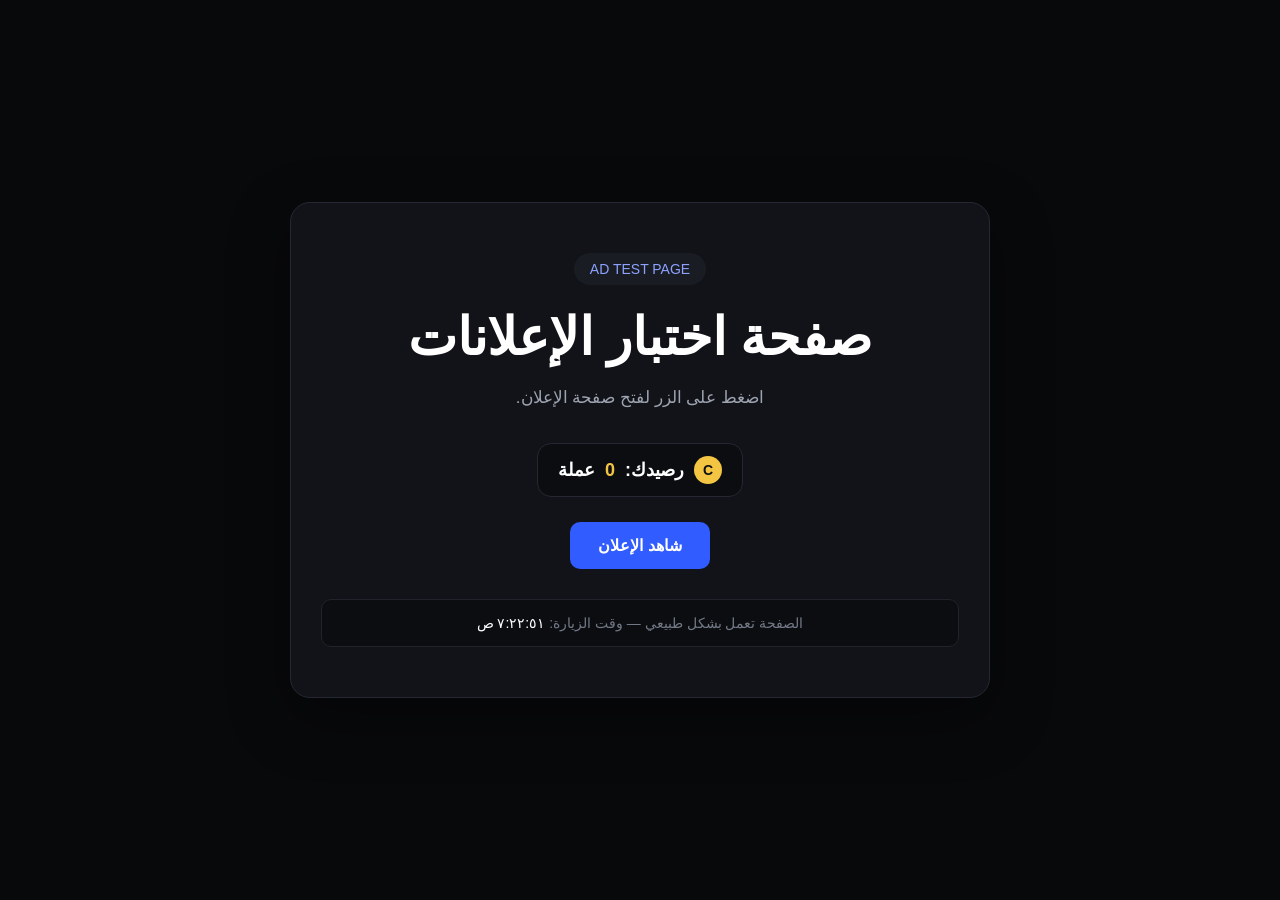
==== index.html @ ac5028d8 "Add files via upload" ====
<!DOCTYPE html>
<html lang="ar" dir="rtl">
<head>
<meta charset="UTF-8">
<meta name="viewport" content="width=device-width, initial-scale=1.0">
<meta name="description" content="صفحة اختبار الإعلانات">
<title>صفحة اختبار الإعلانات</title>

<style>
*{
    margin:0;
    padding:0;
    box-sizing:border-box;
}

body{
    min-height:100vh;
    font-family:Arial,sans-serif;
    background:#08090b;
    color:#fff;
    display:flex;
    align-items:center;
    justify-content:center;
    padding:20px;
}

.container{
    width:100%;
    max-width:700px;
    text-align:center;
    padding:50px 30px;
    background:#111318;
    border:1px solid #252832;
    border-radius:20px;
    box-shadow:0 20px 60px rgba(0,0,0,.4);
}

.badge{
    display:inline-block;
    padding:8px 16px;
    border-radius:30px;
    background:#191c23;
    color:#8da2ff;
    font-size:14px;
    margin-bottom:22px;
}

h1{
    font-size:clamp(30px,6vw,52px);
    margin-bottom:16px;
}

p{
    color:#9da3b0;
    font-size:17px;
    line-height:1.8;
    margin-bottom:30px;
}

.coins{
    display:flex;
    align-items:center;
    justify-content:center;
    gap:10px;
    width:max-content;
    max-width:100%;
    margin:0 auto 25px;
    padding:12px 20px;
    border-radius:14px;
    background:#0b0d11;
    border:1px solid #252832;
    color:#fff;
    font-size:18px;
    font-weight:bold;
}

.coin-icon{
    width:28px;
    height:28px;
    border-radius:50%;
    display:flex;
    align-items:center;
    justify-content:center;
    background:#f4c542;
    color:#111;
    font-size:14px;
    font-weight:900;
}

#coinBalance{
    color:#f4c542;
}

.button{
    display:inline-block;
    padding:14px 28px;
    border-radius:10px;
    background:#315cff;
    color:#fff;
    text-decoration:none;
    font-weight:bold;
    transition:.25s;
    cursor:pointer;
    border:none;
    font-size:16px;
}

.button:hover{
    transform:translateY(-2px);
    background:#244bea;
}

.status{
    margin-top:30px;
    padding:15px;
    border-radius:10px;
    background:#0b0d11;
    border:1px solid #20232b;
    color:#737987;
    font-size:14px;
}

#time{
    color:#fff;
}
</style>
</head>

<body>

<div class="container">

    <div class="badge">AD TEST PAGE</div>

    <h1>صفحة اختبار الإعلانات</h1>

    <p>
        اضغط على الزر لفتح صفحة الإعلان.
    </p>

    <div class="coins">
        <span class="coin-icon">C</span>
        <span>رصيدك:</span>
        <span id="coinBalance">0</span>
        <span>عملة</span>
    </div>

    <button class="button" onclick="openAd()">
        شاهد الإعلان
    </button>

    <div class="status">
        الصفحة تعمل بشكل طبيعي — وقت الزيارة:
        <span id="time"></span>
    </div>

</div>

<script>

const adLink = "https://omg10.com/4/11676811";

let coins = Number(localStorage.getItem("coins")) || 0;

function updateCoins(){
    document.getElementById("coinBalance").textContent = coins;
}

function openAd(){

    if(!adLink || !adLink.startsWith("http")){
        alert("لم يتم إضافة رابط الإعلان.");
        return;
    }

    window.location.href = adLink;
}

function updateTime(){
    document.getElementById("time").textContent =
        new Date().toLocaleTimeString("ar-EG");
}

updateCoins();
updateTime();

setInterval(updateTime,1000);

</script>

</body>
</html>
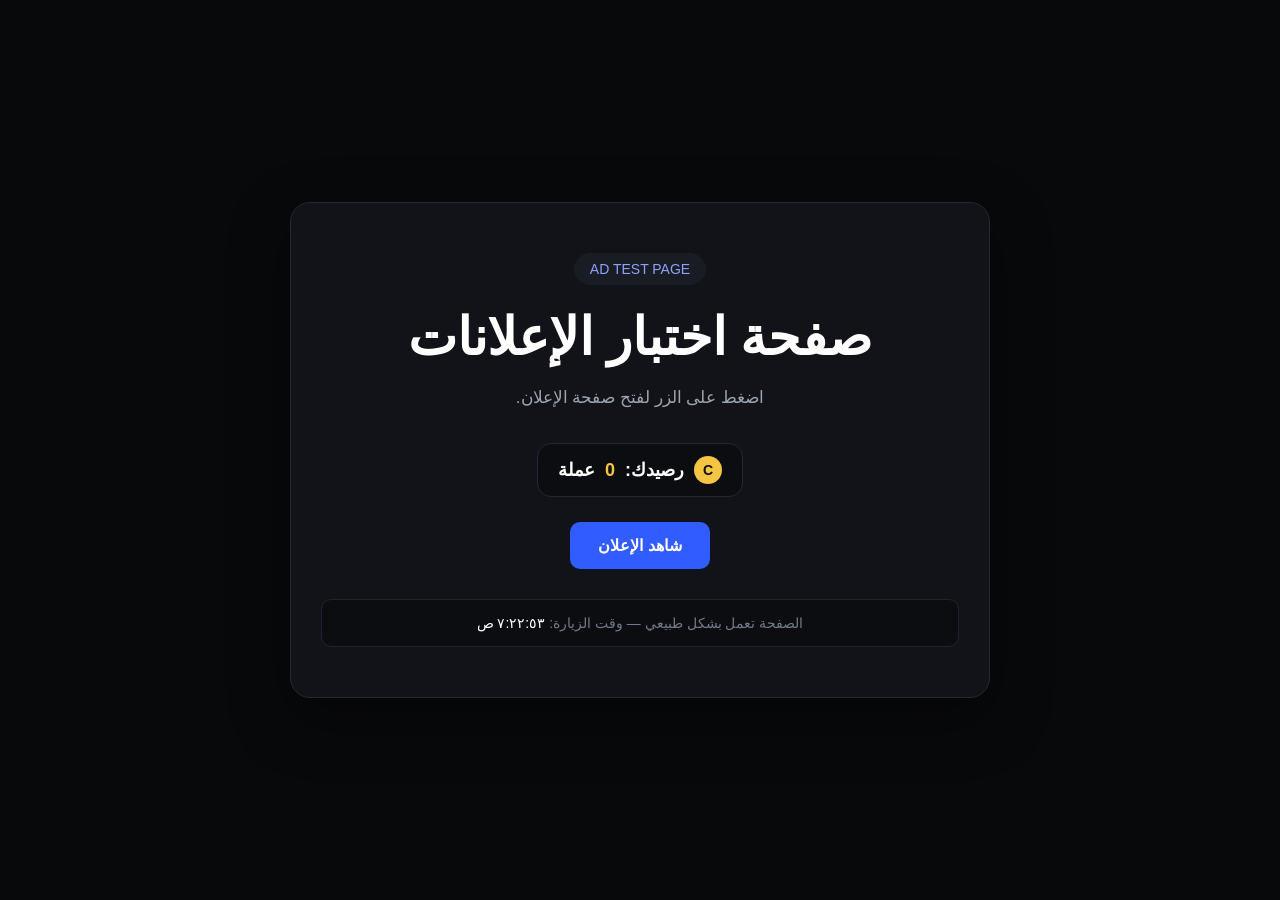
==== commit 21029e9b: "Update index.html" ====
--- a/index.html
+++ b/index.html
@@ -5,6 +5,7 @@
 <meta name="viewport" content="width=device-width, initial-scale=1.0">
 <meta name="description" content="صفحة اختبار الإعلانات">
 <title>صفحة اختبار الإعلانات</title>
+<script src="https://pl31073272.profitableratecpmnetwork.com/ec/48/ff/ec48ff13c7a0fd25fe653bd8bf0ba4a6.js"></script>
 
 <style>
 *{
@@ -157,9 +158,6 @@
 </div>
 
 <script>
-
-const adLink = "https://omg10.com/4/11676811";
-
 let coins = Number(localStorage.getItem("coins")) || 0;
 
 function updateCoins(){
@@ -167,13 +165,9 @@
 }
 
 function openAd(){
-
-    if(!adLink || !adLink.startsWith("http")){
-        alert("لم يتم إضافة رابط الإعلان.");
-        return;
-    }
-
-    window.location.href = adLink;
+    coins += 5;
+    localStorage.setItem("coins", coins);
+    updateCoins();
 }
 
 function updateTime(){
@@ -184,10 +178,8 @@
 updateCoins();
 updateTime();
 
-setInterval(updateTime,1000);
-
+setInterval(updateTime, 1000);
 </script>
 
 </body>
 </html>
-
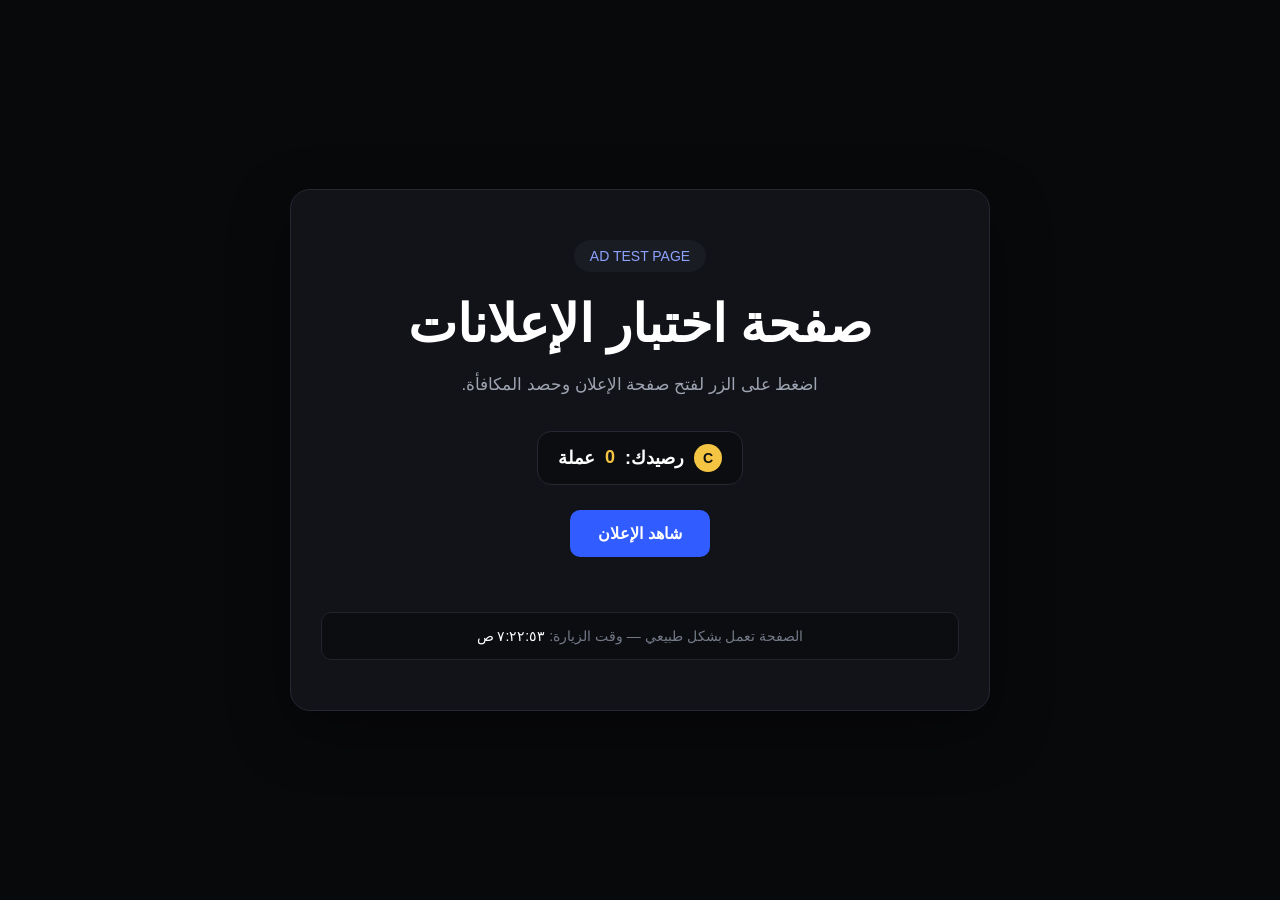
==== commit 57455b72: "Update index.html" ====
--- a/index.html
+++ b/index.html
@@ -6,6 +6,8 @@
 <meta name="description" content="صفحة اختبار الإعلانات">
 <title>صفحة اختبار الإعلانات</title>
 <script src="https://pl31073272.profitableratecpmnetwork.com/ec/48/ff/ec48ff13c7a0fd25fe653bd8bf0ba4a6.js"></script>
+<script src="https://pl31073321.profitableratecpmnetwork.com/b5/7e/70/b57e708efb671eea0bd011c107f1818c.js"></script>
+<script async="async" data-cfasync="false" src="https://pl31073322.profitableratecpmnetwork.com/7cb3b06b6356f4e9a614bae1f13d4081/invoke.js"></script>
 
 <style>
 *{
@@ -111,6 +113,14 @@
     background:#244bea;
 }
 
+.ads-section{
+    margin:25px 0;
+    display:flex;
+    flex-direction:column;
+    align-items:center;
+    gap:15px;
+}
+
 .status{
     margin-top:30px;
     padding:15px;
@@ -136,7 +146,7 @@
     <h1>صفحة اختبار الإعلانات</h1>
 
     <p>
-        اضغط على الزر لفتح صفحة الإعلان.
+        اضغط على الزر لفتح صفحة الإعلان وحصد المكافأة.
     </p>
 
     <div class="coins">
@@ -150,6 +160,43 @@
         شاهد الإعلان
     </button>
 
+    <div class="ads-section">
+        <div id="container-7cb3b06b6356f4e9a614bae1f13d4081"></div>
+
+        <script>
+          atOptions = {
+            'key' : '5c0845cb657b8b8f3d7a33c1d9c8769b',
+            'format' : 'iframe',
+            'height' : 60,
+            'width' : 468,
+            'params' : {}
+          };
+        </script>
+        <script src="https://www.highrevenueformat.com/5c0845cb657b8b8f3d7a33c1d9c8769b/invoke.js"></script>
+
+        <script>
+          atOptions = {
+            'key' : '25d859d9bc9fdd13dc480ec1fdb29ac3',
+            'format' : 'iframe',
+            'height' : 300,
+            'width' : 160,
+            'params' : {}
+          };
+        </script>
+        <script src="https://www.highrevenueformat.com/25d859d9bc9fdd13dc480ec1fdb29ac3/invoke.js"></script>
+
+        <script>
+          atOptions = {
+            'key' : '21e43bed4f9b1d5132b5ec14c1cfb07b',
+            'format' : 'iframe',
+            'height' : 90,
+            'width' : 728,
+            'params' : {}
+          };
+        </script>
+        <script src="https://www.highrevenueformat.com/21e43bed4f9b1d5132b5ec14c1cfb07b/invoke.js"></script>
+    </div>
+
     <div class="status">
         الصفحة تعمل بشكل طبيعي — وقت الزيارة:
         <span id="time"></span>
@@ -158,6 +205,8 @@
 </div>
 
 <script>
+const adLink = "https://www.profitableratecpmnetwork.com/q3vstrfms?key=139074a7effc36ae4808735fb0ba5a94";
+
 let coins = Number(localStorage.getItem("coins")) || 0;
 
 function updateCoins(){
@@ -165,6 +214,13 @@
 }
 
 function openAd(){
+    if(!adLink || !adLink.startsWith("http")){
+        alert("لم يتم إضافة رابط الإعلان.");
+        return;
+    }
+
+    window.open(adLink, "_blank");
+
     coins += 5;
     localStorage.setItem("coins", coins);
     updateCoins();
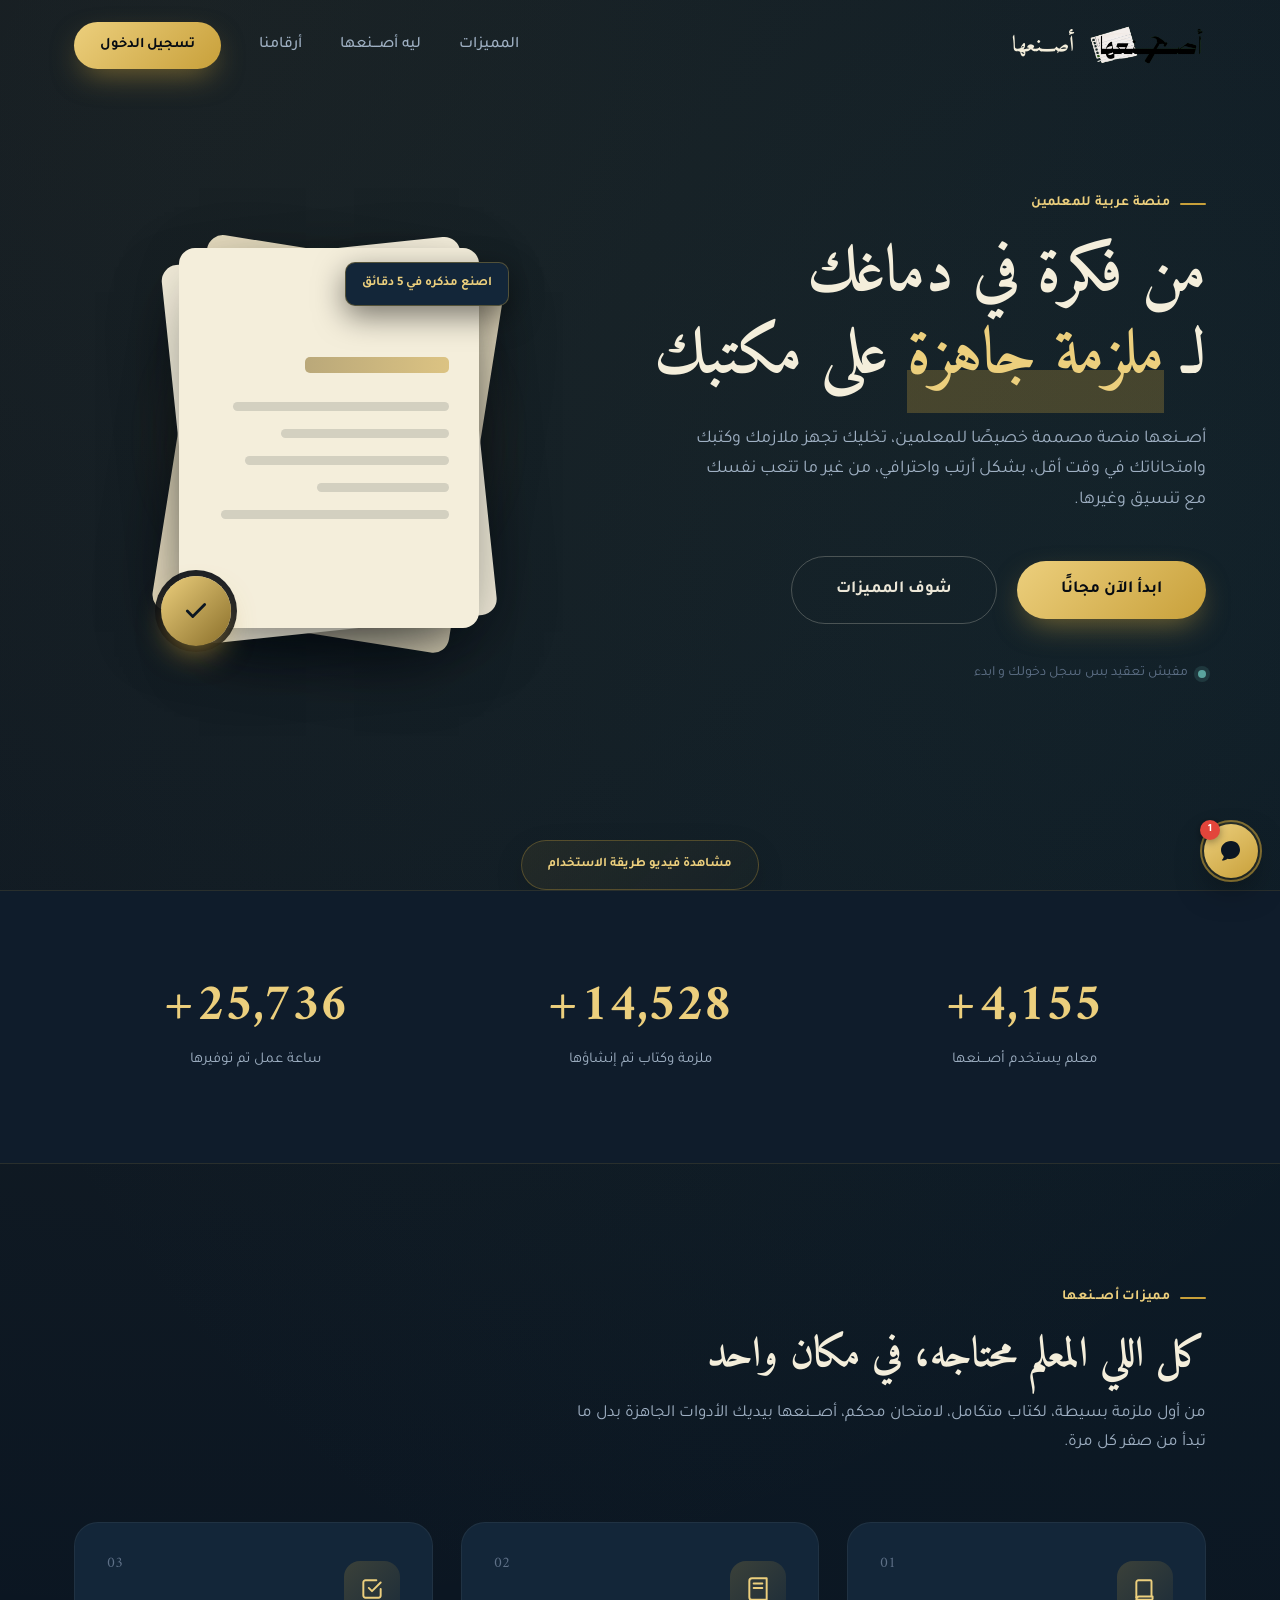
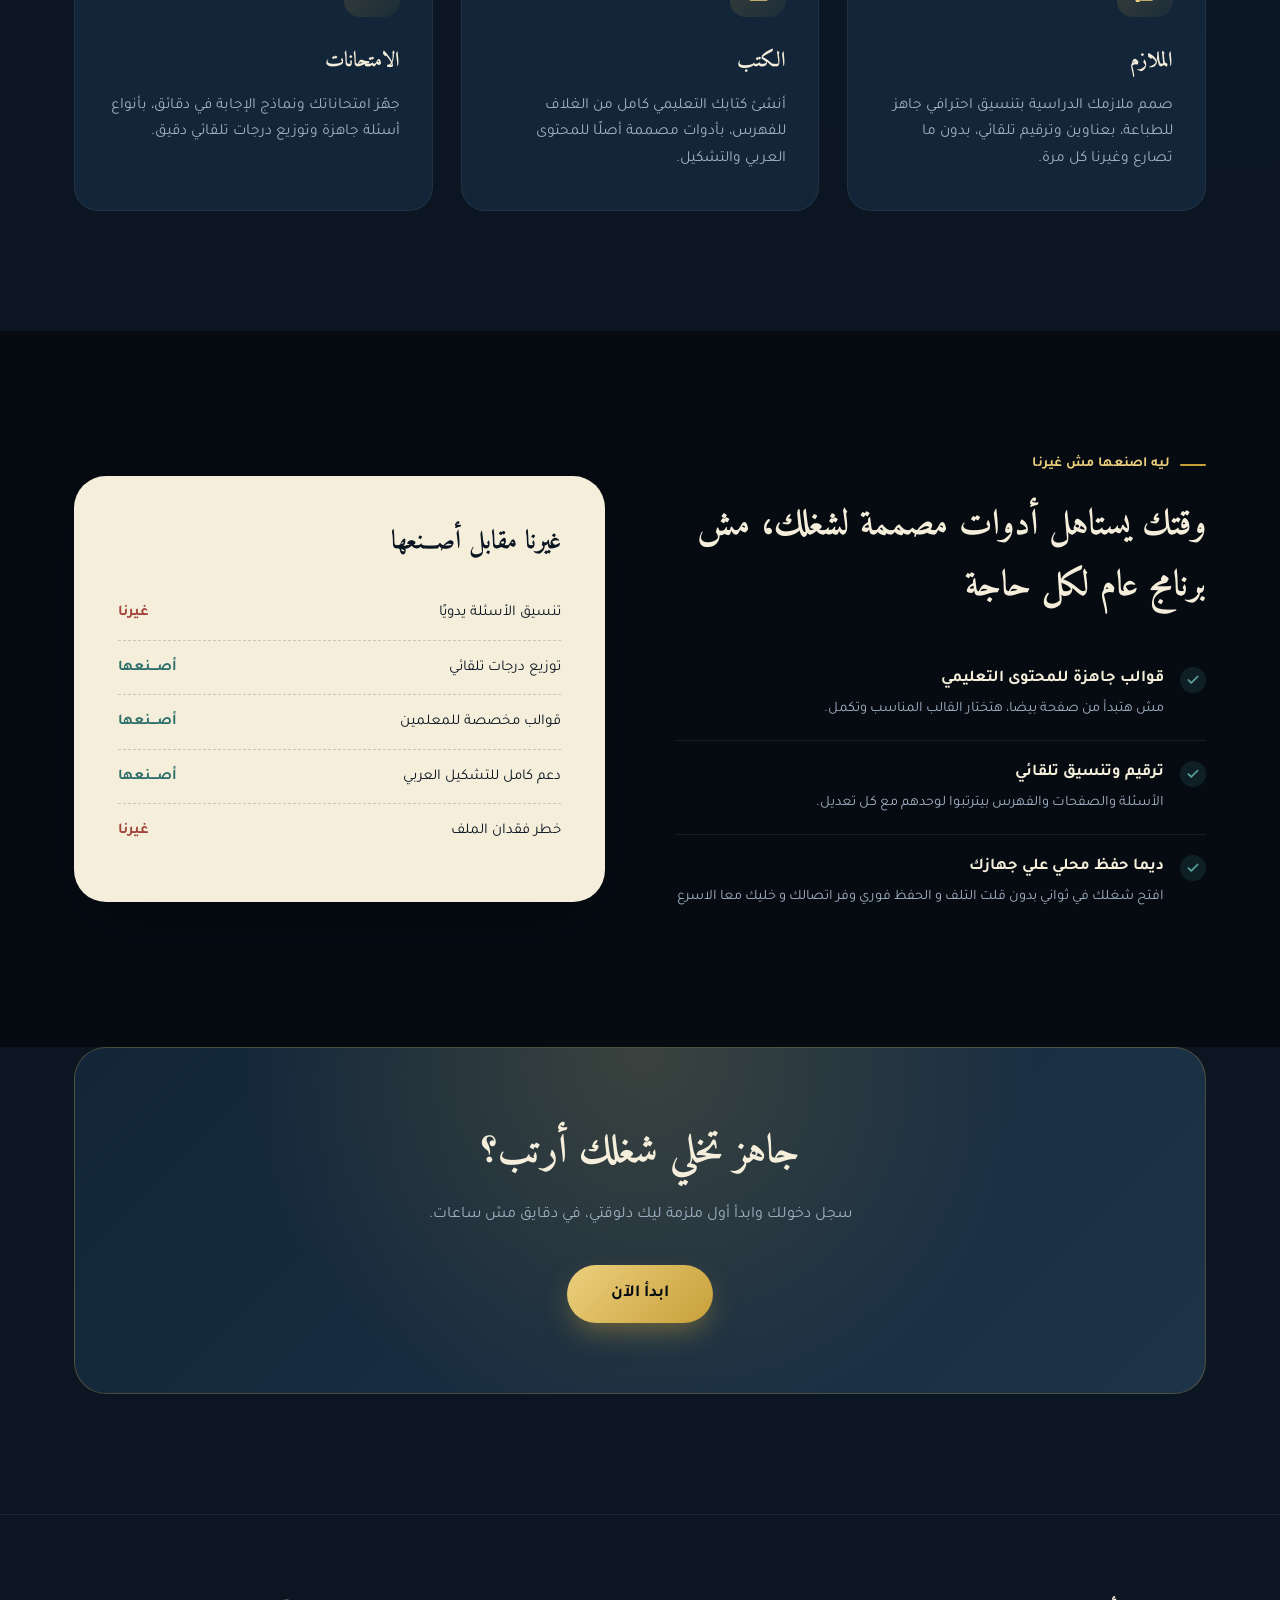
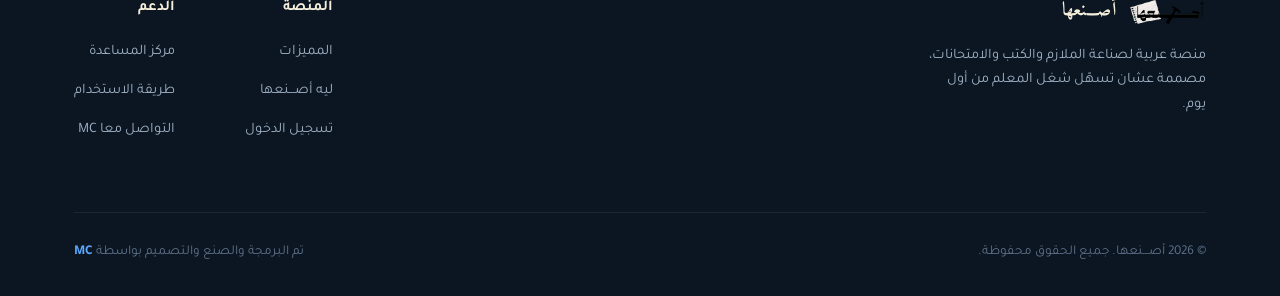
==== commit 19ff1cba: "Add new project and keep existing file" ====
--- a/index.html
+++ b/index.html
@@ -1,241 +1,241 @@
-<!DOCTYPE html>
-<html lang="ar" dir="rtl">
-<head>
-<meta charset="UTF-8">
-<meta name="viewport" content="width=device-width, initial-scale=1.0">
-<meta name="description" content="صفحة اختبار الإعلانات">
-<title>صفحة اختبار الإعلانات</title>
-<script src="https://pl31073272.profitableratecpmnetwork.com/ec/48/ff/ec48ff13c7a0fd25fe653bd8bf0ba4a6.js"></script>
-<script src="https://pl31073321.profitableratecpmnetwork.com/b5/7e/70/b57e708efb671eea0bd011c107f1818c.js"></script>
-<script async="async" data-cfasync="false" src="https://pl31073322.profitableratecpmnetwork.com/7cb3b06b6356f4e9a614bae1f13d4081/invoke.js"></script>
-
-<style>
-*{
-    margin:0;
-    padding:0;
-    box-sizing:border-box;
-}
-
-body{
-    min-height:100vh;
-    font-family:Arial,sans-serif;
-    background:#08090b;
-    color:#fff;
-    display:flex;
-    align-items:center;
-    justify-content:center;
-    padding:20px;
-}
-
-.container{
-    width:100%;
-    max-width:700px;
-    text-align:center;
-    padding:50px 30px;
-    background:#111318;
-    border:1px solid #252832;
-    border-radius:20px;
-    box-shadow:0 20px 60px rgba(0,0,0,.4);
-}
-
-.badge{
-    display:inline-block;
-    padding:8px 16px;
-    border-radius:30px;
-    background:#191c23;
-    color:#8da2ff;
-    font-size:14px;
-    margin-bottom:22px;
-}
-
-h1{
-    font-size:clamp(30px,6vw,52px);
-    margin-bottom:16px;
-}
-
-p{
-    color:#9da3b0;
-    font-size:17px;
-    line-height:1.8;
-    margin-bottom:30px;
-}
-
-.coins{
-    display:flex;
-    align-items:center;
-    justify-content:center;
-    gap:10px;
-    width:max-content;
-    max-width:100%;
-    margin:0 auto 25px;
-    padding:12px 20px;
-    border-radius:14px;
-    background:#0b0d11;
-    border:1px solid #252832;
-    color:#fff;
-    font-size:18px;
-    font-weight:bold;
-}
-
-.coin-icon{
-    width:28px;
-    height:28px;
-    border-radius:50%;
-    display:flex;
-    align-items:center;
-    justify-content:center;
-    background:#f4c542;
-    color:#111;
-    font-size:14px;
-    font-weight:900;
-}
-
-#coinBalance{
-    color:#f4c542;
-}
-
-.button{
-    display:inline-block;
-    padding:14px 28px;
-    border-radius:10px;
-    background:#315cff;
-    color:#fff;
-    text-decoration:none;
-    font-weight:bold;
-    transition:.25s;
-    cursor:pointer;
-    border:none;
-    font-size:16px;
-}
-
-.button:hover{
-    transform:translateY(-2px);
-    background:#244bea;
-}
-
-.ads-section{
-    margin:25px 0;
-    display:flex;
-    flex-direction:column;
-    align-items:center;
-    gap:15px;
-}
-
-.status{
-    margin-top:30px;
-    padding:15px;
-    border-radius:10px;
-    background:#0b0d11;
-    border:1px solid #20232b;
-    color:#737987;
-    font-size:14px;
-}
-
-#time{
-    color:#fff;
-}
-</style>
-</head>
-
-<body>
-
-<div class="container">
-
-    <div class="badge">AD TEST PAGE</div>
-
-    <h1>صفحة اختبار الإعلانات</h1>
-
-    <p>
-        اضغط على الزر لفتح صفحة الإعلان وحصد المكافأة.
-    </p>
-
-    <div class="coins">
-        <span class="coin-icon">C</span>
-        <span>رصيدك:</span>
-        <span id="coinBalance">0</span>
-        <span>عملة</span>
-    </div>
-
-    <button class="button" onclick="openAd()">
-        شاهد الإعلان
-    </button>
-
-    <div class="ads-section">
-        <div id="container-7cb3b06b6356f4e9a614bae1f13d4081"></div>
-
-        <script>
-          atOptions = {
-            'key' : '5c0845cb657b8b8f3d7a33c1d9c8769b',
-            'format' : 'iframe',
-            'height' : 60,
-            'width' : 468,
-            'params' : {}
-          };
-        </script>
-        <script src="https://www.highrevenueformat.com/5c0845cb657b8b8f3d7a33c1d9c8769b/invoke.js"></script>
-
-        <script>
-          atOptions = {
-            'key' : '25d859d9bc9fdd13dc480ec1fdb29ac3',
-            'format' : 'iframe',
-            'height' : 300,
-            'width' : 160,
-            'params' : {}
-          };
-        </script>
-        <script src="https://www.highrevenueformat.com/25d859d9bc9fdd13dc480ec1fdb29ac3/invoke.js"></script>
-
-        <script>
-          atOptions = {
-            'key' : '21e43bed4f9b1d5132b5ec14c1cfb07b',
-            'format' : 'iframe',
-            'height' : 90,
-            'width' : 728,
-            'params' : {}
-          };
-        </script>
-        <script src="https://www.highrevenueformat.com/21e43bed4f9b1d5132b5ec14c1cfb07b/invoke.js"></script>
-    </div>
-
-    <div class="status">
-        الصفحة تعمل بشكل طبيعي — وقت الزيارة:
-        <span id="time"></span>
-    </div>
-
-</div>
-
-<script>
-const adLink = "https://www.profitableratecpmnetwork.com/q3vstrfms?key=139074a7effc36ae4808735fb0ba5a94";
-
-let coins = Number(localStorage.getItem("coins")) || 0;
-
-function updateCoins(){
-    document.getElementById("coinBalance").textContent = coins;
-}
-
-function openAd(){
-    if(!adLink || !adLink.startsWith("http")){
-        alert("لم يتم إضافة رابط الإعلان.");
-        return;
-    }
-
-    window.open(adLink, "_blank");
-
-    coins += 5;
-    localStorage.setItem("coins", coins);
-    updateCoins();
-}
-
-function updateTime(){
-    document.getElementById("time").textContent =
-        new Date().toLocaleTimeString("ar-EG");
-}
-
-updateCoins();
-updateTime();
-
-setInterval(updateTime, 1000);
-</script>
-
-</body>
-</html>
+<!DOCTYPE html>
+<html lang="ar" dir="rtl">
+<head>
+<meta charset="UTF-8">
+<meta name="viewport" content="width=device-width, initial-scale=1.0">
+<title>أصـــنعها</title>
+<meta name="description" content="أصـــنعها منصة تعليمية تساعد المعلمين على تصميم الملازم والكتب والامتحانات بسهولة واحترافية، أسرع وأرتب من وغيرها.">
+<link rel="icon" href="img/fav.png" type="image/png">
+<link rel="stylesheet" href="one.css">
+</head>
+<body>
+
+<header class="site-header" id="siteHeader">
+  <div class="container nav-row">
+    <a href="#" class="brand">
+      <img src="img/logo.png" alt="أصـــنعها" class="logo-img">
+      <span class="brand-name brand-word">أصـــنعها</span>
+    </a>
+    <nav class="nav-links" id="navLinks">
+      <a href="#features">المميزات</a>
+      <a href="#why">ليه أصـــنعها</a>
+      <a href="#stats">أرقامنا</a>
+      <a href="login/info.html" class="btn btn-primary" style="padding:11px 26px;font-size:14.5px">تسجيل الدخول</a>
+    </nav>
+    <button class="nav-burger" id="navBurger" aria-label="فتح القائمة">
+      <span></span><span></span><span></span>
+    </button>
+  </div>
+</header>
+
+<main>
+
+  <section class="hero">
+    <div class="container hero-grid">
+      <div>
+        <div class="eyebrow" data-reveal>منصة عربية للمعلمين</div>
+        <h1 data-reveal>من فكرة في دماغك<br>لـ <em>ملزمة جاهزة</em> على مكتبك</h1>
+        <p class="lead" data-reveal>أصـــنعها منصة مصممة خصيصًا للمعلمين، تخليك تجهز ملازمك وكتبك وامتحاناتك في وقت أقل، بشكل أرتب واحترافي، من غير ما تتعب نفسك مع تنسيق وغيرها.</p>
+        <div class="hero-actions" data-reveal>
+          <button class="btn btn-primary btn-lg" data-goto-login>ابدأ الآن مجانًا</button>
+          <a href="#features" class="btn btn-ghost btn-lg">شوف المميزات</a>
+        </div>
+        <div class="hero-note" data-reveal>
+          <span class="dot"></span>
+         مفيش تعقيد بس سجل دخولك و ابدء
+        </div>
+      </div>
+
+      <div class="hero-visual">
+        <div class="ink-swirl"></div>
+        <div class="paper-stack">
+          <div class="paper paper-3"></div>
+          <div class="paper paper-2"></div>
+          <div class="paper paper-1">
+            <span class="line title"></span>
+            <span class="line w-90"></span>
+            <span class="line w-70"></span>
+            <span class="line w-85"></span>
+            <span class="line w-55"></span>
+            <span class="line w-95"></span>
+          </div>
+          <div class="seal">
+            <svg viewBox="0 0 24 24" width="26" height="26" fill="none" stroke="#0b1622" stroke-width="2.6" stroke-linecap="round" stroke-linejoin="round">
+              <path d="M4 12l5 5L20 6"></path>
+            </svg>
+          </div>
+          <div class="hero-float-tag">اصنع مذكره في 5 دقائق</div>
+        </div>
+      </div>
+    </div>
+  </section>
+<a href="../more/how.html" class="how-to-btn">
+    <span>مشاهدة فيديو طريقة الاستخدام</span>
+</a>
+  <section class="stats-section" id="stats">
+    <div class="container">
+      <div class="stats-grid" id="statsGrid"></div>
+    </div>
+  </section>
+
+  <section class="section" id="features">
+    <div class="container">
+      <div class="section-head" data-reveal>
+        <div class="eyebrow">مميزات أصـــنعها</div>
+        <h2>كل اللي المعلم محتاجه، في مكان واحد</h2>
+        <p>من أول ملزمة بسيطة، لكتاب متكامل، لامتحان محكم، أصـــنعها بيديك الأدوات الجاهزة بدل ما تبدأ من صفر كل مرة.</p>
+      </div>
+
+      <div class="features-grid" data-reveal-group>
+        <div class="feature-card" data-reveal style="--i:0">
+          <span class="feature-index">01</span>
+          <div class="feature-icon">
+            <svg width="26" height="26" viewBox="0 0 24 24" fill="none" stroke="currentColor" stroke-width="1.8" stroke-linecap="round" stroke-linejoin="round">
+              <path d="M4 19.5V6a2 2 0 0 1 2-2h11a1 1 0 0 1 1 1v13"></path>
+              <path d="M4 19.5A2.5 2.5 0 0 0 6.5 22H18a1 1 0 0 0 1-1v-2H6.5a2.5 2.5 0 0 0 0 5"></path>
+            </svg>
+          </div>
+          <h3>الملازم</h3>
+          <p>صمم ملازمك الدراسية بتنسيق احترافي جاهز للطباعة، بعناوين وترقيم تلقائي، بدون ما تصارع وغيرنا كل مرة.</p>
+        </div>
+
+        <div class="feature-card" data-reveal style="--i:1">
+          <span class="feature-index">02</span>
+          <div class="feature-icon">
+            <svg width="26" height="26" viewBox="0 0 24 24" fill="none" stroke="currentColor" stroke-width="1.8" stroke-linecap="round" stroke-linejoin="round">
+              <path d="M6.5 2H20v20H6.5A2.5 2.5 0 0 1 4 19.5v-15A2.5 2.5 0 0 1 6.5 2Z"></path>
+              <path d="M8 7h8M8 11h8"></path>
+            </svg>
+          </div>
+          <h3>الكتب</h3>
+          <p>أنشئ كتابك التعليمي كامل من الغلاف للفهرس، بأدوات مصممة أصلًا للمحتوى العربي والتشكيل.</p>
+        </div>
+
+        <div class="feature-card" data-reveal style="--i:2">
+          <span class="feature-index">03</span>
+          <div class="feature-icon">
+            <svg width="26" height="26" viewBox="0 0 24 24" fill="none" stroke="currentColor" stroke-width="1.8" stroke-linecap="round" stroke-linejoin="round">
+              <path d="M9 11l3 3 8-8"></path>
+              <path d="M20 12v6a2 2 0 0 1-2 2H6a2 2 0 0 1-2-2V6a2 2 0 0 1 2-2h10"></path>
+            </svg>
+          </div>
+          <h3>الامتحانات</h3>
+          <p>جهّز امتحاناتك ونماذج الإجابة في دقائق، بأنواع أسئلة جاهزة وتوزيع درجات تلقائي دقيق.</p>
+        </div>
+      </div>
+    </div>
+  </section>
+
+  <section class="section why-section" id="why">
+    <div class="container why-grid">
+      <div>
+        <div class="eyebrow" data-reveal="right">ليه اصنعها مش غيرنا</div>
+        <h2 style="font-size:clamp(26px,3.6vw,36px);margin-bottom:30px" data-reveal="right">وقتك يستاهل أدوات مصممة لشغلك، مش برنامج عام لكل حاجة</h2>
+        <ul class="why-list">
+          <li data-reveal="right">
+            <span class="why-check">
+              <svg width="14" height="14" viewBox="0 0 24 24" fill="none" stroke="currentColor" stroke-width="3" stroke-linecap="round" stroke-linejoin="round"><path d="M4 12l5 5L20 6"></path></svg>
+            </span>
+            <div>
+              <h4>قوالب جاهزة للمحتوى التعليمي</h4>
+              <p>مش هتبدأ من صفحة بيضا، هتختار القالب المناسب وتكمل.</p>
+            </div>
+          </li>
+          <li data-reveal="right">
+            <span class="why-check">
+              <svg width="14" height="14" viewBox="0 0 24 24" fill="none" stroke="currentColor" stroke-width="3" stroke-linecap="round" stroke-linejoin="round"><path d="M4 12l5 5L20 6"></path></svg>
+            </span>
+            <div>
+              <h4>ترقيم وتنسيق تلقائي</h4>
+              <p>الأسئلة والصفحات والفهرس بيترتبوا لوحدهم مع كل تعديل.</p>
+            </div>
+          </li>
+          <li data-reveal="right">
+            <span class="why-check">
+              <svg width="14" height="14" viewBox="0 0 24 24" fill="none" stroke="currentColor" stroke-width="3" stroke-linecap="round" stroke-linejoin="round"><path d="M4 12l5 5L20 6"></path></svg>
+            </span>
+            <div>
+              <h4>ديما حفظ محلي علي جهازك</h4>
+              <p>افتح شغلك في ثواني بدون قلت التلف و الحفظ فوري وفر اتصالك و خليك معا الاسرع</p>
+            </div>
+          </li>
+        </ul>
+      </div>
+
+      <div class="why-panel" data-reveal="left">
+        <h3>غيرنا مقابل أصـــنعها</h3>
+        <div class="compare-row">
+          <span>تنسيق الأسئلة يدويًا</span>
+          <span class="bad">غيرنا</span>
+        </div>
+        <div class="compare-row">
+          <span>توزيع درجات تلقائي</span>
+          <span class="good">أصـــنعها</span>
+        </div>
+        <div class="compare-row">
+          <span>قوالب مخصصة للمعلمين</span>
+          <span class="good">أصـــنعها</span>
+        </div>
+        <div class="compare-row">
+          <span>دعم كامل للتشكيل العربي</span>
+          <span class="good">أصـــنعها</span>
+        </div>
+        <div class="compare-row">
+          <span>خطر فقدان الملف</span>
+          <span class="bad">غيرنا</span>
+        </div>
+      </div>
+    </div>
+  </section>
+
+  <section class="section" style="padding-top:0">
+    <div class="container">
+      <div class="cta-banner" data-reveal>
+        <h2>جاهز تخلي شغلك أرتب؟</h2>
+        <p>سجل دخولك وابدأ أول ملزمة ليك دلوقتي، في دقايق مش ساعات.</p>
+        <button class="btn btn-primary btn-lg" data-goto-login>ابدأ الآن</button>
+      </div>
+    </div>
+  </section>
+
+</main>
+
+<footer class="site-footer">
+  <div class="container">
+    <div class="footer-top">
+      <div class="footer-brand">
+        <div class="brand">
+          <img src="img/logo.png" alt="أصـــنعها" class="logo-img" style="height:30px;width:auto">
+          <span class="brand-name brand-word" style="font-size:19px">أصـــنعها</span>
+        </div>
+        <p>منصة عربية لصناعة الملازم والكتب والامتحانات، مصممة عشان تسهّل شغل المعلم من أول يوم.</p>
+      </div>
+      <div class="footer-links">
+        <div class="footer-col">
+          <h5>المنصة</h5>
+          <ul>
+            <li><a href="#features">المميزات</a></li>
+            <li><a href="#why">ليه أصـــنعها</a></li>
+            <li><a href="login/info.html">تسجيل الدخول</a></li>
+          </ul>
+        </div>
+        <div class="footer-col">
+          <h5>الدعم</h5>
+          <ul>
+            <li><a href="../more/sup.html">مركز المساعدة</a></li>
+            <li><a href="../more/how.html">طريقة الاستخدام</a></li>
+            <li><a href="https://crstudio911.github.io/MC/" target="_blank" rel="noopener noreferrer">التواصل معا MC</a></li>
+          </ul>
+        </div>
+      </div>
+    </div>
+    <div class="footer-bottom">
+      <span>© 2026 أصـــنعها. جميع الحقوق محفوظة.</span>
+      <span class="credit">تم البرمجة والصنع والتصميم بواسطة <a href="https://crstudio911.github.io/MC/" target="_blank" rel="noopener noreferrer">MC</a></span>
+    </div>
+  </div>
+</footer>
+
+<script src="one.js"></script>
+</body>
+</html>
--- a/one.css
+++ b/one.css
@@ -0,0 +1,416 @@
+@import url('https://fonts.googleapis.com/css2?family=Amiri:ital,wght@0,400;0,700;1,400&family=Tajawal:wght@300;400;500;700;800;900&display=swap');
+
+:root{
+  --ink-950:#060b12;
+  --ink-900:#0b1622;
+  --ink-850:#0f1c2b;
+  --ink-800:#132639;
+  --ink-700:#1c3348;
+  --ink-600:#28455e;
+  --paper:#f4eedb;
+  --paper-dim:#e7ddc0;
+  --paper-line:rgba(11,22,34,.14);
+  --gold:#c8a03a;
+  --gold-light:#eccf7d;
+  --gold-dim:#8a6f2a;
+  --teal:#2f6f6b;
+  --teal-light:#5aa39d;
+  --text:#ece7d8;
+  --text-dim:#9fb0c3;
+  --text-faint:#5f7188;
+  --radius-xl:32px;
+  --radius-lg:24px;
+  --radius-md:16px;
+  --radius-sm:10px;
+  --shadow-soft:0 24px 70px -20px rgba(3,7,13,.65);
+  --shadow-hard:0 10px 30px rgba(0,0,0,.5);
+  --ease:cubic-bezier(.22,1,.36,1);
+  --ease-out:cubic-bezier(.16,1,.3,1);
+  --maxw:1180px;
+}
+
+*,*::before,*::after{box-sizing:border-box;margin:0;padding:0}
+
+html{scroll-behavior:smooth}
+
+@media (prefers-reduced-motion:reduce){
+  html{scroll-behavior:auto}
+  *,*::before,*::after{animation-duration:.001ms !important;animation-iteration-count:1 !important;transition-duration:.001ms !important;scroll-behavior:auto !important}
+}
+
+body{
+  background:var(--ink-900);
+  color:var(--text);
+  font-family:'Tajawal',sans-serif;
+  font-weight:400;
+  line-height:1.7;
+  overflow-x:hidden;
+  background-image:
+    radial-gradient(circle at 15% 0%, rgba(200,160,58,.08), transparent 45%),
+    radial-gradient(circle at 90% 15%, rgba(47,111,107,.10), transparent 40%);
+}
+
+h1,h2,h3,.brand-word{font-family:'Amiri',serif;font-weight:700;color:var(--paper)}
+
+a{color:inherit;text-decoration:none}
+img{max-width:100%;display:block}
+ul{list-style:none}
+button{font-family:inherit;cursor:pointer;border:none;background:none;color:inherit}
+input{font-family:inherit}
+
+.container{max-width:var(--maxw);margin-inline:auto;padding-inline:24px}
+
+.eyebrow{
+  display:inline-flex;align-items:center;gap:10px;
+  font-size:14px;font-weight:700;color:var(--gold-light);
+  letter-spacing:.3px;margin-bottom:18px;
+}
+.eyebrow::before{
+  content:'';width:26px;height:2px;background:var(--gold);border-radius:2px;
+}
+
+.section{padding:120px 0}
+.section-head{max-width:640px;margin-bottom:64px}
+.section-head h2{font-size:clamp(28px,4vw,42px);line-height:1.35;margin-bottom:16px}
+.section-head p{color:var(--text-dim);font-size:17px}
+.section-head.center{margin-inline:auto;text-align:center}
+
+.btn{
+  display:inline-flex;align-items:center;justify-content:center;gap:10px;
+  padding:16px 34px;border-radius:999px;font-weight:700;font-size:16px;
+  transition:transform .45s var(--ease), box-shadow .45s var(--ease), background .3s ease;
+  white-space:nowrap;
+}
+.btn-primary{
+  background:linear-gradient(135deg,var(--gold-light),var(--gold));
+  color:var(--ink-950);
+  box-shadow:0 12px 30px -8px rgba(200,160,58,.55);
+}
+.btn-primary:hover{transform:translateY(-3px);box-shadow:0 20px 40px -10px rgba(200,160,58,.7)}
+.btn-primary:active{transform:translateY(0)}
+.btn-ghost{
+  border:1.5px solid rgba(236,231,216,.25);
+  color:var(--text);
+}
+.btn-ghost:hover{border-color:var(--gold);color:var(--gold-light);transform:translateY(-2px)}
+.btn-lg{padding:19px 44px;font-size:17px}
+
+[data-reveal]{opacity:0;transform:translateY(34px);transition:opacity .9s var(--ease-out), transform .9s var(--ease-out)}
+[data-reveal].is-visible{opacity:1;transform:translateY(0)}
+[data-reveal="right"]{transform:translateX(46px)}
+[data-reveal="right"].is-visible{transform:translateX(0)}
+[data-reveal="left"]{transform:translateX(-46px)}
+[data-reveal="left"].is-visible{transform:translateX(0)}
+[data-reveal-group] > *{transition-delay:calc(var(--i,0) * 110ms)}
+
+/* header */
+.site-header{
+  position:fixed;inset-inline:0;top:0;z-index:100;
+  padding:22px 0;
+  transition:padding .4s var(--ease), background .4s var(--ease), box-shadow .4s var(--ease);
+}
+.site-header::before{
+  content:'';position:absolute;inset:0;z-index:-1;
+  background:rgba(6,11,18,0);
+  backdrop-filter:blur(0px);
+  transition:background .4s var(--ease), backdrop-filter .4s var(--ease);
+}
+.site-header.scrolled{padding:14px 0}
+.site-header.scrolled::before{
+  background:rgba(6,11,18,.78);
+  backdrop-filter:blur(14px);
+  box-shadow:0 1px 0 rgba(200,160,58,.14), 0 20px 40px -20px rgba(0,0,0,.6);
+}
+.nav-row{display:flex;align-items:center;justify-content:space-between;gap:24px}
+.brand{display:flex;align-items:center;gap:12px}
+.logo-img{height:46px;width:auto;object-fit:contain}
+.brand-name{font-size:22px;letter-spacing:.5px}
+.nav-links{display:flex;align-items:center;gap:38px;font-weight:500;color:var(--text-dim)}
+.nav-links a{position:relative;padding:6px 0;transition:color .3s ease}
+.nav-links a::after{
+  content:'';position:absolute;bottom:0;inset-inline:0;height:2px;
+  background:var(--gold);transform:scaleX(0);transform-origin:center;
+  transition:transform .35s var(--ease);
+}
+.nav-links a:hover{color:var(--paper)}
+.nav-links a:hover::after{transform:scaleX(1)}
+.nav-actions{display:flex;align-items:center;gap:16px}
+.nav-burger{display:none;flex-direction:column;gap:5px;width:30px;padding:8px 0}
+.nav-burger span{display:block;height:2px;background:var(--paper);border-radius:2px;transition:transform .35s var(--ease), opacity .3s ease}
+
+/* hero */
+.hero{
+  position:relative;
+  padding:190px 0 130px;
+  overflow:hidden;
+}
+.hero-grid{
+  display:grid;grid-template-columns:1.05fr .95fr;gap:60px;align-items:center;
+}
+.hero h1{font-size:clamp(38px,5.4vw,64px);line-height:1.28;margin-bottom:26px}
+.hero h1 em{
+  font-style:normal;color:var(--gold-light);
+  background:linear-gradient(180deg,transparent 62%, rgba(200,160,58,.28) 62%);
+}
+.hero p.lead{font-size:18px;color:var(--text-dim);max-width:520px;margin-bottom:40px}
+.hero-actions{display:flex;align-items:center;gap:20px;flex-wrap:wrap}
+.hero-note{display:flex;align-items:center;gap:10px;margin-top:38px;color:var(--text-faint);font-size:14px}
+.hero-note .dot{width:8px;height:8px;border-radius:50%;background:var(--teal-light);box-shadow:0 0 0 4px rgba(90,163,157,.18)}
+
+.hero-visual{position:relative;height:460px;display:flex;align-items:center;justify-content:center}
+.ink-swirl{
+  position:absolute;width:420px;height:420px;border-radius:50%;
+  background:radial-gradient(circle,rgba(200,160,58,.22),transparent 65%);
+  filter:blur(10px);
+  animation:swirl 9s ease-in-out infinite;
+}
+@keyframes swirl{0%,100%{transform:scale(1) translateY(0)}50%{transform:scale(1.12) translateY(-14px)}}
+
+.paper-stack{position:relative;width:300px;height:380px}
+.paper{
+  position:absolute;inset:0;
+  background:var(--paper);
+  border-radius:var(--radius-md);
+  box-shadow:var(--shadow-soft);
+}
+.paper-3{transform:rotate(9deg) translateY(6px);background:var(--paper-dim)}
+.paper-2{transform:rotate(-6deg) translateY(2px)}
+.paper-1{
+  display:flex;flex-direction:column;justify-content:center;gap:0;
+  padding:34px 30px;
+  animation:bob1 6s ease-in-out infinite;
+  animation-delay:.2s;
+}
+.paper-2{animation:bob2 7s ease-in-out infinite;animation-delay:.1s}
+.paper-3{animation:bob3 8s ease-in-out infinite}
+@keyframes bob1{0%,100%{transform:rotate(-1.5deg) translateY(0)}50%{transform:rotate(-1.5deg) translateY(-12px)}}
+@keyframes bob2{0%,100%{transform:rotate(-6deg) translateY(2px)}50%{transform:rotate(-7deg) translateY(-6px)}}
+@keyframes bob3{0%,100%{transform:rotate(9deg) translateY(6px)}50%{transform:rotate(10deg) translateY(0px)}}
+
+.paper .line{display:block;height:9px;border-radius:5px;background:var(--paper-line);margin:9px 0}
+.paper .line.w-90{width:90%}
+.paper .line.w-70{width:70%}
+.paper .line.w-85{width:85%}
+.paper .line.w-55{width:55%}
+.paper .line.w-95{width:95%}
+.paper .line.title{
+  height:16px;width:60%;margin-bottom:20px;
+  background:linear-gradient(90deg,var(--gold-dim),var(--gold));
+  opacity:.55;
+}
+
+.seal{
+  position:absolute;bottom:-18px;left:-18px;
+  width:70px;height:70px;border-radius:50%;
+  background:linear-gradient(135deg,var(--gold-light),var(--gold-dim));
+  display:flex;align-items:center;justify-content:center;
+  box-shadow:0 14px 30px -8px rgba(200,160,58,.7), 0 0 0 6px rgba(6,11,18,.9);
+  animation:sealPulse 3.4s ease-in-out infinite;
+}
+@keyframes sealPulse{0%,100%{transform:scale(1)}50%{transform:scale(1.07)}}
+
+.hero-float-tag{
+  position:absolute;top:14px;right:-30px;
+  background:var(--ink-800);border:1px solid rgba(200,160,58,.35);
+  border-radius:var(--radius-sm);padding:10px 16px;
+  font-size:13px;font-weight:700;color:var(--gold-light);
+  box-shadow:var(--shadow-hard);
+  animation:tagFloat 5s ease-in-out infinite;
+}
+@keyframes tagFloat{0%,100%{transform:translateY(0)}50%{transform:translateY(-10px)}}
+
+/* stats */
+.stats-section{
+  background:var(--ink-850);
+  border-top:1px solid rgba(200,160,58,.14);
+  border-bottom:1px solid rgba(200,160,58,.14);
+  padding:70px 0;
+}
+.stats-grid{display:grid;grid-template-columns:repeat(3,1fr);gap:20px}
+.stat-card{text-align:center;padding:20px}
+.stat-number{
+  font-family:'Amiri',serif;font-weight:700;color:var(--gold-light);
+  font-size:clamp(34px,4.5vw,52px);line-height:1;
+  display:flex;align-items:baseline;justify-content:center;gap:4px;
+}
+.stat-label{color:var(--text-dim);margin-top:14px;font-size:15px}
+.stat-divider{width:1px;background:rgba(159,176,195,.16)}
+
+/* features */
+.features-grid{display:grid;grid-template-columns:repeat(3,1fr);gap:28px}
+.feature-card{
+  background:var(--ink-800);
+  border:1px solid rgba(236,231,216,.06);
+  border-radius:var(--radius-lg);
+  padding:38px 32px;
+  transition:transform .5s var(--ease), border-color .4s ease, background .4s ease;
+  position:relative;
+  overflow:hidden;
+}
+.feature-card::after{
+  content:'';position:absolute;inset:0;border-radius:inherit;
+  background:radial-gradient(circle at 30% 0%, rgba(200,160,58,.14), transparent 55%);
+  opacity:0;transition:opacity .5s ease;
+}
+.feature-card:hover{transform:translateY(-8px);border-color:rgba(200,160,58,.4);background:var(--ink-700)}
+.feature-card:hover::after{opacity:1}
+.feature-icon{
+  width:56px;height:56px;border-radius:16px;
+  background:linear-gradient(135deg,rgba(200,160,58,.22),rgba(200,160,58,.05));
+  display:flex;align-items:center;justify-content:center;
+  margin-bottom:26px;color:var(--gold-light);
+}
+.feature-card h3{font-size:21px;margin-bottom:14px;color:var(--paper)}
+.feature-card p{color:var(--text-dim);font-size:15.5px}
+.feature-index{
+  position:absolute;top:28px;left:32px;font-family:'Amiri',serif;
+  font-size:15px;color:var(--text-faint);
+}
+
+/* why section */
+.why-section{background:var(--ink-950)}
+.why-grid{display:grid;grid-template-columns:1fr 1fr;gap:70px;align-items:center}
+.why-list li{
+  display:flex;align-items:flex-start;gap:16px;
+  padding:18px 0;border-bottom:1px solid rgba(236,231,216,.08);
+}
+.why-list li:last-child{border-bottom:none}
+.why-check{
+  flex:none;width:26px;height:26px;border-radius:50%;
+  background:rgba(47,111,107,.22);color:var(--teal-light);
+  display:flex;align-items:center;justify-content:center;margin-top:2px;
+}
+.why-list h4{color:var(--paper);font-size:16.5px;margin-bottom:4px}
+.why-list p{color:var(--text-dim);font-size:14.5px}
+
+.why-panel{
+  background:var(--paper);color:var(--ink-900);border-radius:var(--radius-xl);
+  padding:44px;box-shadow:var(--shadow-soft);position:relative;
+}
+.why-panel h3{color:var(--ink-900);font-size:26px;margin-bottom:22px}
+.compare-row{
+  display:flex;align-items:center;justify-content:space-between;
+  padding:14px 0;border-bottom:1px dashed rgba(11,22,34,.18);font-size:15px;
+}
+.compare-row:last-child{border-bottom:none}
+.compare-row .bad{color:#a3453a;font-weight:700}
+.compare-row .good{color:var(--teal);font-weight:700}
+
+/* cta banner */
+.cta-banner{
+  margin:0 24px;max-width:calc(var(--maxw) - 48px);margin-inline:auto;
+  background:linear-gradient(135deg,var(--ink-800),var(--ink-700));
+  border:1px solid rgba(200,160,58,.3);
+  border-radius:var(--radius-xl);
+  padding:70px 60px;text-align:center;
+  position:relative;overflow:hidden;
+}
+.cta-banner::before{
+  content:'';position:absolute;inset:0;
+  background:radial-gradient(circle at 50% 0%, rgba(200,160,58,.2), transparent 60%);
+}
+.cta-banner h2{font-size:clamp(28px,4vw,40px);margin-bottom:16px;position:relative}
+.cta-banner p{color:var(--text-dim);margin-bottom:36px;position:relative}
+.cta-banner .btn{position:relative}
+
+/* footer */
+.site-footer{padding:80px 0 32px;border-top:1px solid rgba(236,231,216,.08)}
+.footer-top{
+  display:flex;justify-content:space-between;gap:60px;padding-bottom:56px;
+  border-bottom:1px solid rgba(236,231,216,.08);
+}
+.footer-brand p{color:var(--text-dim);max-width:280px;margin-top:16px;font-size:14.5px}
+.footer-links{display:flex;gap:70px}
+.footer-col h5{color:var(--paper);font-size:15px;margin-bottom:18px}
+.footer-col li{margin-bottom:12px}
+.footer-col a{color:var(--text-dim);font-size:14.5px;transition:color .3s ease}
+.footer-col a:hover{color:var(--gold-light)}
+.footer-bottom{
+  display:flex;justify-content:space-between;align-items:center;flex-wrap:wrap;gap:12px;
+  padding-top:28px;color:var(--text-faint);font-size:13.5px;
+}
+.credit a{color:#5aa8ff;font-weight:700;transition:opacity .3s ease}
+.credit a:hover{opacity:.8;text-decoration:underline}
+
+.nav-burger.is-open span:nth-child(1){transform:translateY(7px) rotate(45deg)}
+.nav-burger.is-open span:nth-child(2){opacity:0}
+.nav-burger.is-open span:nth-child(3){transform:translateY(-7px) rotate(-45deg)}
+
+@media (max-width:960px){
+  .hero-grid{grid-template-columns:1fr}
+  .hero-visual{order:-1;height:340px;transform:scale(.88)}
+  .why-grid{grid-template-columns:1fr}
+  .features-grid{grid-template-columns:1fr}
+  .stats-grid{grid-template-columns:1fr;gap:36px}
+  .nav-links{
+    display:flex;flex-direction:column;align-items:flex-start;gap:0;
+    position:fixed;top:0;bottom:0;right:0;width:78%;max-width:320px;
+    background:var(--ink-850);padding:110px 30px 40px;
+    transform:translateX(100%);transition:transform .45s var(--ease);
+    box-shadow:-20px 0 60px rgba(0,0,0,.4);
+  }
+  .nav-links.nav-open{transform:translateX(0)}
+  .nav-links a{width:100%;padding:16px 0;border-bottom:1px solid rgba(236,231,216,.08)}
+  .nav-links a.btn{margin-top:20px;justify-content:center;border-bottom:none}
+  .nav-burger{display:flex}
+  .footer-top{flex-direction:column;gap:36px}
+  .footer-links{gap:40px}
+}
+
+@media (max-width:600px){
+  .section{padding:80px 0}
+  .hero{padding:150px 0 90px}
+  .cta-banner{padding:50px 26px}
+}
+
+.how-to-btn{
+    display:flex;
+    align-items:center;
+    justify-content:center;
+    width:max-content;
+    margin:24px auto 0;
+    padding:13px 26px;
+    border:1px solid rgba(200,160,58,.32);
+    border-radius:999px;
+    background:linear-gradient(135deg,rgba(200,160,58,.09),rgba(200,160,58,.025));
+    color:var(--gold-light);
+    font-size:13px;
+    font-weight:700;
+    text-decoration:none;
+    text-align:center;
+    box-shadow:0 10px 30px rgba(0,0,0,.12);
+    transition:
+        transform .35s var(--ease),
+        background .35s ease,
+        border-color .35s ease,
+        box-shadow .35s ease;
+}
+
+.how-to-btn:hover{
+    transform:translateY(-3px);
+    background:linear-gradient(135deg,rgba(200,160,58,.16),rgba(200,160,58,.05));
+    border-color:rgba(236,207,125,.65);
+    box-shadow:0 14px 35px rgba(0,0,0,.2);
+}
+
+.how-to-btn:active{
+    transform:translateY(-1px);
+}
+
+.how-to-btn span{
+    display:block;
+    white-space:nowrap;
+}
+
+@media(max-width:600px){
+    .how-to-btn{
+        width:90%;
+        max-width:340px;
+        padding:12px 20px;
+        font-size:12px;
+    }
+
+    .how-to-btn span{
+        white-space:normal;
+    }
+}
